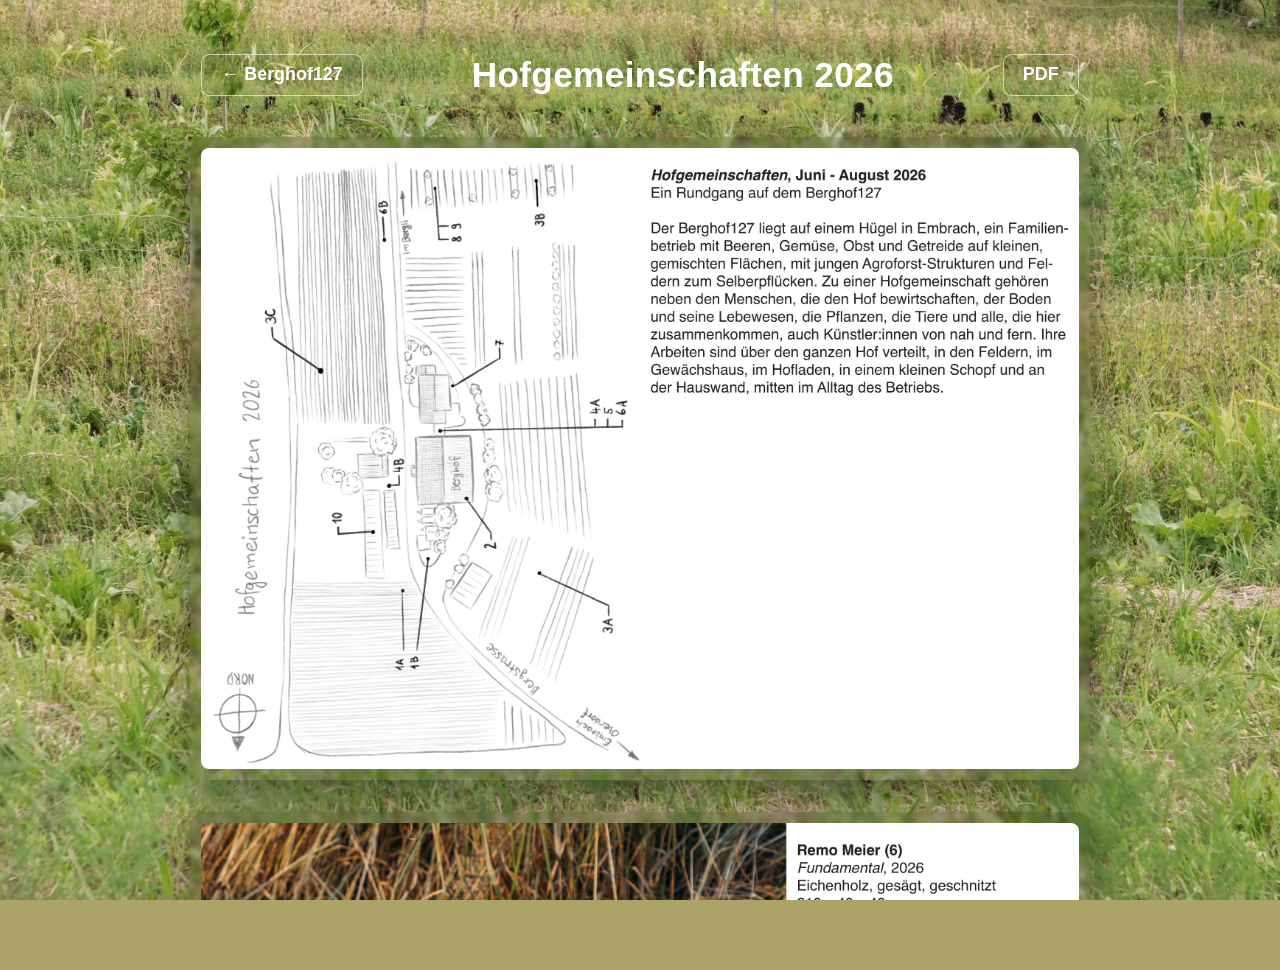
==== hofgemeinschaften-2026.html @ 9889ca7c "Ausstellungsarchiv auf eine Seite pro Ausstellung aufgeteilt Statt aller Jahrgaenge untereinander au" ====
<!doctype html>
<html lang="de">
<head>
  <meta charset="utf-8"/>
  <meta name="viewport" content="width=device-width, initial-scale=1, viewport-fit=cover"/>
  <title>Hofgemeinschaften 2026 – Berghof127</title>

  <meta name="description" content="Hofgemeinschaften, Juni – August 2026: Ausstellung auf dem Berghof127 in Embrach (ZH). Das vollständige Ausstellungsdossier, Seite für Seite, auch als PDF."/>
  <link rel="canonical" href="https://www.berghof127.com/hofgemeinschaften-2026.html"/>

  <meta property="og:type" content="article"/>
  <meta property="og:title" content="Hofgemeinschaften 2026 – Berghof127"/>
  <meta property="og:description" content="Ein Rundgang auf dem Berghof127 in Embrach – Ausstellung Juni bis August 2026."/>
  <meta property="og:url" content="https://www.berghof127.com/hofgemeinschaften-2026.html"/>
  <meta property="og:image" content="https://www.berghof127.com/dossier-2026/dossier1.jpg"/>
  <meta name="twitter:card" content="summary_large_image"/>

  <link rel="icon" type="image/png" href="favicon.png"/>
  <link rel="apple-touch-icon" href="apple-touch-icon.png"/>

  <link rel="stylesheet" href="style.css?v=24"/>
</head>

<body>

<div class="scroller">

<main>

  <section class="section portfolio" id="portfolio">

    <header class="portfolio-head frame">
      <a class="button" href="index.html">← Berghof127</a>
      <h2>Hofgemeinschaften 2026</h2>
      <a class="button" href="Hofgemeinschaften_Berghof127_2026.pdf" download>PDF</a>
    </header>

    <p class="sr-only">
      Hofgemeinschaften, Juni bis August 2026 – ein Rundgang auf dem Berghof127 in Embrach (ZH).
      Der Berghof127 liegt auf einem Hügel in Embrach, ein Familienbetrieb mit Beeren, Gemüse,
      Obst und Getreide auf kleinen, gemischten Flächen, mit jungen Agroforst-Strukturen und
      Feldern zum Selberpflücken. Zu einer Hofgemeinschaft gehören neben den Menschen, die den
      Hof bewirtschaften, der Boden und seine Lebewesen, die Pflanzen, die Tiere und alle, die
      hier zusammenkommen, auch Künstler:innen von nah und fern. Ihre Arbeiten sind über den
      ganzen Hof verteilt, in den Feldern, im Gewächshaus, im Hofladen, in einem kleinen Schopf
      und an der Hauswand, mitten im Alltag des Betriebs.
    </p>

    <div class="portfolio-pages" id="portfolioPages"
         data-folder="dossier-2026" data-pages="38" data-title="Hofgemeinschaften 2026"></div>

  </section>

</main>

<footer class="site-footer">
  © 2026 Berghof127 / Pascal Weidmann – Alle Rechte vorbehalten. Vervielfältigung oder Verwendung der Arbeiten nur mit ausdrücklicher Genehmigung.
</footer>

</div><!-- /.scroller -->

<script src="dossier.js?v=1"></script>

</body>
</html>
---- style.css ----
*,
*::before,
*::after { box-sizing: border-box; margin: 0; padding: 0; }

html, body {
  height: 100%;
  font-family: "Helvetica Neue", Helvetica, Arial, sans-serif;
  -webkit-font-smoothing: antialiased;
  color: #fff;
  scroll-behavior: smooth;
  /* Kein Gummiband-Effekt am oberen/unteren Rand: Dort würde beim Überziehen
     sonst der Seitenhintergrund statt des Bildes sichtbar (iOS 16+, Chrome) */
  overscroll-behavior: none;
}

/* EINE einzige Bildebene: das Foto ist der Hintergrund der Seite selbst.
   Nur diese Fläche zieht iOS bis unter Status- und Bedienleiste durch – ein
   Element im Seiteninhalt wird am Fensterrand abgeschnitten. Die Randzugabe
   sorgt dafür, dass das Bild wirklich unter beide Leisten reicht.

   Es bleibt beim Scrollen stehen, OHNE background-attachment: fixed (das setzt
   iOS nicht um und streckt das Bild unscharf über die ganze Seitenlänge):
   Das Dokument selbst scrollt gar nicht, es scrollt nur .scroller darin.
   Dadurch kann der Seitenhintergrund sich von sich aus nicht bewegen. */
html {
  overflow: hidden;
  /* Zugabe NUR nach oben. Die Bildfläche endet an der KLEINEN Fensterhöhe
     (100svh = Fenster mit eingeblendeter Bedienleiste), damit unterhalb der
     Leiste kein Bild mehr liegt – dort erscheint dann nur die Farbe. */
  height: calc(100vh + var(--rand));
  height: calc(100svh + var(--rand));
  /* Exakt die Bildfarbe direkt unterhalb der Statusleiste (aus dem Foto
     gemessen). Safari faerbt die Statusleiste mit dieser Farbe – so faellt
     der Uebergang zum Bild nicht auf. Kein theme-color setzen: das wuerde
     auch die untere Leiste wieder deckend machen, wo jetzt das Bild steht. */
  background-color: #aba368;
  background-image: url("hintergrundbild.jpg");
  background-position: center calc(-1 * var(--rand));
  background-size: cover;
  background-repeat: no-repeat;
}

/* body ohne eigenen Hintergrund, sonst würde er das Bild überdecken */
body {
  overflow: hidden;
}

/* Weicher Übergang von der Statusleiste ins Foto.
   iOS füllt die Statusleiste nur mit der background-color (nachgemessen: ein
   background-image wird dort nie gezeichnet, auch nicht mit Randzugabe). Der
   Verlauf beginnt am Rand in genau dieser Farbe und läuft ins Bild aus, damit
   dazwischen keine Kante sichtbar ist – oben wie unten.

   Beide liegen ÜBER dem Inhalt (z-index: 5) und sind am Rand deckend: So löst
   sich der Inhalt schon im Verlauf auf statt erst an der Kante, und Safari
   "sieht" unter seiner Bedienleiste nur Farbe. Die deckende Fläche ist unten
   exakt so hoch wie die Bedienleiste selbst (100lvh - 100svh), damit der
   Verlauf nicht unnötig weit ins sichtbare Foto hineinreicht.

   Nur auf Touchgeräten: Am Rechner gibt es keine Statusleiste, dort wäre der
   Verlauf bloss ein Schleier ohne Zweck. */
@media (hover: none) and (pointer: coarse) {
  body::before {
    content: "";
    position: fixed;
    top: 0;
    left: 0;
    right: 0;
    height: 100px;
    background: linear-gradient(
      to bottom,
      rgb(171,163,104) 0,
      rgb(171,163,104) 18%,
      rgba(171,163,104,.55) 55%,
      rgba(171,163,104,0) 100%
    );
    pointer-events: none;
    z-index: 5;
  }

  /* Unterer Rand: Dieser Verlauf liegt ÜBER dem Inhalt und ist ganz unten
     deckend. Dadurch "sieht" Safari dort nur die Hintergrundfarbe und die
     Bedienleiste erscheint flächig wie die Statusleiste oben, statt einen
     verschwommenen Bildausschnitt zu zeigen. Gleichzeitig tauchen die
     Portfolio-Seiten weich daraus auf, statt an einer harten Kante zu enden. */
  body::after {
    content: "";
    position: fixed;
    bottom: 0;
    left: 0;
    right: 0;
    /* Nur ein schmaler Übergang direkt an der Fensterkante: Der Bereich unter
       der Bedienleiste gehört nicht zur Seite und trägt ohnehin schon die
       Hintergrundfarbe. Eine deckende Fläche wäre dort wirkungslos und würde
       nur unnötig Bild verdecken. */
    height: 48px;
    background: linear-gradient(
      to top,
      rgb(171,163,104) 0,
      rgb(171,163,104) 8%,
      rgba(171,163,104,.35) 45%,
      rgba(171,163,104,0) 100%
    );
    pointer-events: none;
    z-index: 5;
  }

}

/* Der eigentliche Scroll-Container – genau fenstergross */
.scroller {
  position: fixed;
  top: 0;
  left: 0;
  right: 0;
  bottom: 0;
  overflow-y: auto;
  overflow-x: hidden;
  scroll-behavior: smooth;
  overscroll-behavior: none;
}

:root {
  --maxw: 900px;
  /* Randzugabe über und unter dem Fenster, damit das Bild bis unter Status-
     und Bedienleiste reicht. Preis dafür: das Bild ist minim stärker
     angeschnitten. */
  --rand: 70px;
}

.section {
  min-height: 100svh;
  display: flex;
  justify-content: center;
  align-items: center;
  /* Inhalt bleibt frei von Notch / Home-Indicator, Bild läuft darunter durch */
  padding:
    max(8vh, env(safe-area-inset-top, 0px))
    max(6vw, env(safe-area-inset-right, 0px))
    max(8vh, env(safe-area-inset-bottom, 0px))
    max(6vw, env(safe-area-inset-left, 0px));
}

.frame {
  width: 100%;
  max-width: var(--maxw);
  margin: 0 auto;
  text-align: center;
}

#home .frame {
  margin-top: -15vh;
}

h1 {
  font-weight: 500;
  letter-spacing: .018em;
  font-size: clamp(2.6rem, 9vw, 5.6rem);
  line-height: 1.2;
  margin-bottom: 2.8rem;
}

.links {
  display: flex;
  justify-content: center;
  gap: 1.7rem;
  margin-bottom: 2.8rem;
}

.links a {
  color: #fff;
  text-decoration: none;
  font-weight: 600;
  font-size: clamp(1.1rem, 2vw, 1.28rem);
  border-bottom: 1px solid rgba(255,255,255,.5);
  padding-bottom: 2px;
  transition: .2s;
}

.links a:hover {
  opacity: .9;
  border-color: #fff;
}

.cta-down {
  display: flex;
  flex-wrap: wrap;
  justify-content: center;
  gap: 1rem;
}

.button {
  display: inline-flex;
  gap: .45rem;
  padding: .58rem 1.2rem;
  border-radius: .55rem;
  border: 1px solid rgba(255,255,255,.6);
  background: rgba(0,0,0,.05);
  color: #fff;
  font-weight: 600;
  text-decoration: none;
  font-size: clamp(1rem, 1.8vw, 1.12rem);
  transition: border-color .2s ease;
}

/* Die Ausstellungen sind der einzige Weg von der Startseite weiter – ihre
   Knöpfe dürfen grösser sein als der PDF- und der Zurück-Knopf. Die höhere
   Spezifität setzt sich auch gegen die Handy-Regel weiter unten durch. */
.cta-down .button {
  padding: .72rem 1.5rem;
  font-size: clamp(1.1rem, 2.2vw, 1.25rem);
}

.portfolio {
  padding:
    6vh
    max(4vw, env(safe-area-inset-right, 0px))
    max(10vh, env(safe-area-inset-bottom, 0px))
    max(4vw, env(safe-area-inset-left, 0px));
  display: block;
}

/* Zurueck-Link | Ausstellungstitel | PDF-Knopf. Der Innenabstand sitzt an der
   Zeile selbst, damit alle drei denselben Rand haben wie die Dossier-Seiten. */
.portfolio-head {
  max-width: var(--maxw);
  margin: 0 auto 2.6rem;
  padding: 0 .7rem;
  display: flex;
  align-items: center;
  justify-content: space-between;
  flex-wrap: wrap;
  gap: .9rem 1rem;
}

.portfolio-head h2 {
  font-size: clamp(1.6rem, 3vw, 2.2rem);
  font-weight: 600;
  letter-spacing: .01em;
}

.portfolio-pages {
  max-width: var(--maxw);
  margin: 0 auto;
  display: flex;
  flex-direction: column;
  gap: 2rem;
}

.portfolio-page {
  background: rgba(0,0,0,.18);
  -webkit-backdrop-filter: blur(2px);
  backdrop-filter: blur(2px);
  padding: .7rem;
  border-radius: .85rem;
  box-shadow: 0 14px 40px rgba(0,0,0,.45);
}

.portfolio-page img {
  width: 100%;
  display: block;
  border-radius: .5rem;
  background: #fff;
  aspect-ratio: 2382 / 1684; /* Seitenverhältnis der PDF-Seiten – verhindert Springen beim Laden */
}

/* Nur für Screenreader/Suchmaschinen – visuell unsichtbar */
.sr-only {
  position: absolute;
  width: 1px;
  height: 1px;
  padding: 0;
  margin: -1px;
  overflow: hidden;
  clip-path: inset(50%);
  white-space: nowrap;
  border: 0;
}

.site-footer {
  text-align: center;
  font-size: .85rem;
  opacity: .7;
  padding:
    0
    max(6vw, env(safe-area-inset-right, 0px))
    max(4vh, env(safe-area-inset-bottom, 0px))
    max(6vw, env(safe-area-inset-left, 0px));
}

@media (max-width: 900px) {
  h1 {
    font-size: clamp(2rem, 10vw, 3.5rem);
    margin-bottom: 2.2rem;
  }

  .links {
    gap: 1.2rem;
    margin-bottom: 2.2rem;
  }

  #home .frame {
    margin-top: -5vh;
  }
}

@media (max-width: 600px) {
  h1 {
    font-size: clamp(1.8rem, 12vw, 3rem);
    line-height: 1.15;
  }

  .links a {
    font-size: 1rem;
  }

  .button {
    padding: .5rem 1rem;
    font-size: 1rem;
  }

  .section {
    padding:
      max(6vh, env(safe-area-inset-top, 0px))
      max(5vw, env(safe-area-inset-right, 0px))
      max(6vh, env(safe-area-inset-bottom, 0px))
      max(5vw, env(safe-area-inset-left, 0px));
  }

  /* Titelblock (Titel bis Ausstellungs-Knöpfe) höher setzen */
  #home .frame {
    margin-top: 1vh;
  }

  /* Zu dritt wird die Kopfzeile zu eng: Titel auf eine eigene Zeile darüber,
     darunter Zurück und PDF an den beiden Rändern. */
  .portfolio-head h2 {
    order: -1;
    width: 100%;
    text-align: center;
  }
}

/* Pascal Weidmann – Mobile Kurzform */
.pw-short {
  display: none;
}

@media (max-width: 600px) {
  .pw-full {
    display: none;
  }
  .pw-short {
    display: inline;
  }

  .links {
    flex-wrap: nowrap;
  }

  .links a {
    white-space: nowrap;
  }
}

/* Unterstützt durch – fix am unteren Rand der Startseite */
#home {
  position: relative;
}

.supporter-fixed {
  position: absolute;
  bottom: max(3vh, calc(env(safe-area-inset-bottom, 0px) + .5rem));
  left: 50%;
  transform: translateX(-50%);
  display: flex;
  flex-direction: column;
  align-items: center;
  gap: 0.4rem;
  pointer-events: none;
}

.supporter-label {
  font-size: clamp(0.8rem, 1.4vw, 0.8rem);
  font-weight: 600;
  letter-spacing: 0.02em;
  opacity: 0.85;
}

.supporter-fixed img {
  width: clamp(66px, 16vw, 96px);
  height: auto;
}

/* Muss nach den Grundregeln oben stehen, sonst überschreiben diese die Werte
   wieder (gleiche Spezifität – die spätere Regel gewinnt).
   Beides muss oberhalb des 120px hohen Verlaufs am unteren Rand liegen,
   sonst verschwindet es in dessen deckendem Teil. */
@media (hover: none) and (pointer: coarse) {
  /* So tief wie möglich, ohne in den Verlauf zu geraten (dort würde es
     verblassen). Der Verlauf ist dafür auf 48px verschmälert. */
  .supporter-fixed {
    bottom: max(7vh, calc(env(safe-area-inset-bottom, 0px) + 1.5rem));
  }

  .site-footer {
    padding-bottom: max(10vh, calc(env(safe-area-inset-bottom, 0px) + 3.5rem));
  }
}
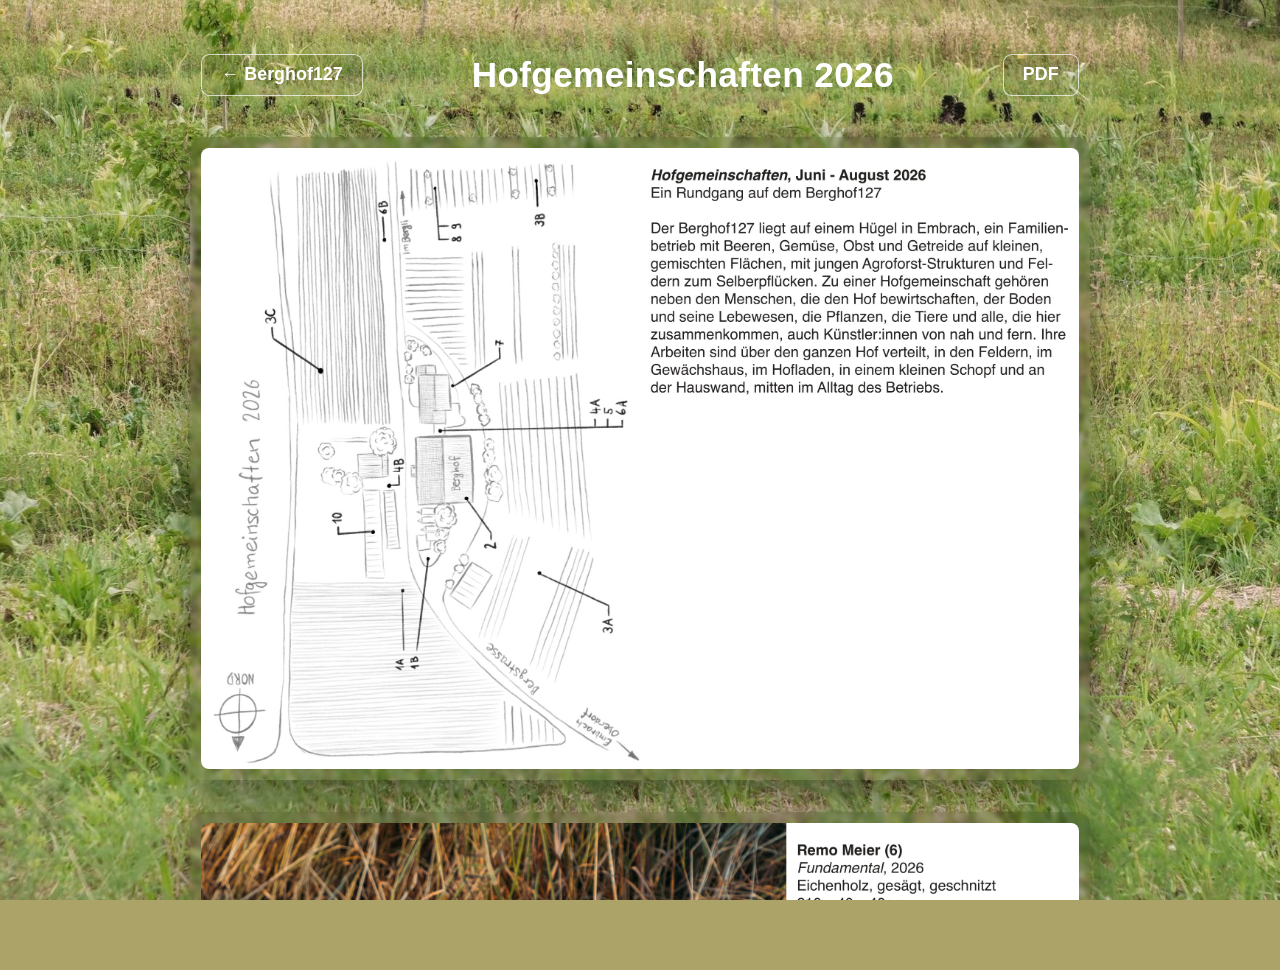
==== commit bfc7d56b: "Startseite: Post-Logo als Partnerin, neue Mailadresse, Feinschliff - Mailadresse auf info@berghof127" ====
--- a/hofgemeinschaften-2026.html
+++ b/hofgemeinschaften-2026.html
@@ -18,7 +18,7 @@
   <link rel="icon" type="image/png" href="favicon.png"/>
   <link rel="apple-touch-icon" href="apple-touch-icon.png"/>
 
-  <link rel="stylesheet" href="style.css?v=24"/>
+  <link rel="stylesheet" href="style.css?v=34"/>
 </head>
 
 <body>
--- a/style.css
+++ b/style.css
@@ -182,19 +182,32 @@
   border-color: #fff;
 }
 
+/* Beide Ausstellungen bekommen gleich breite Knoepfe, egal wie lang ihr Titel
+   ist: In einem Raster aus 1fr-Spalten wird jede Spalte so breit wie der
+   laengste Knopf. Das stellt sich bei einer neuen Ausstellung von selbst ein.
+   inline-grid, damit der Block schmal bleibt und von .frame zentriert wird. */
 .cta-down {
-  display: flex;
-  flex-wrap: wrap;
-  justify-content: center;
+  display: inline-grid;
+  grid-auto-flow: column;
+  grid-auto-columns: 1fr;
   gap: 1rem;
+}
+
+/* Nebeneinander wird es auf schmalen Fenstern zu breit - dann untereinander,
+   weiterhin beide gleich breit (eine Spalte, so breit wie der laengste). */
+@media (max-width: 640px) {
+  .cta-down {
+    grid-auto-flow: row;
+  }
 }
 
 .button {
   display: inline-flex;
+  justify-content: center;
   gap: .45rem;
   padding: .58rem 1.2rem;
   border-radius: .55rem;
-  border: 1px solid rgba(255,255,255,.6);
+  border: 1.25px solid rgba(255,255,255,.7);
   background: rgba(0,0,0,.05);
   color: #fff;
   font-weight: 600;
@@ -368,28 +381,84 @@
   position: relative;
 }
 
+/* Die Logos stehen nebeneinander, das Paar als Ganzes zentriert. */
 .supporter-fixed {
   position: absolute;
   bottom: max(3vh, calc(env(safe-area-inset-bottom, 0px) + .5rem));
-  left: 50%;
-  transform: translateX(-50%);
+  /* Ueber die ganze Breite statt left:50% mit Verschiebung: Sonst steht nur
+     die halbe Fensterbreite zur Verfuegung und die beiden Logos rutschen auf
+     dem Handy untereinander. */
+  left: 0;
+  right: 0;
+  /* Zwei gleich breite Haelften mit der Luecke dazwischen: Dadurch liegt der
+     Zwischenraum zwischen den Logos auf der Mittelachse, wie der zwischen den
+     Ausstellungs-Knoepfen. Die Logos ruecken von beiden Seiten an ihn heran. */
+  display: grid;
+  grid-template-columns: 1fr 1fr;
+  align-items: end;
+  column-gap: clamp(1.8rem, 4vw, 2rem);
+  padding: 0 4vw;
+  pointer-events: none;
+}
+
+/* Je eine Spalte aus Beschriftung und Logo. Die Spalte ist genau so breit wie
+   ihr Logo - die Beschriftung haengt darueber, ohne die Breite zu bestimmen.
+   Sonst waere die Gemeinde-Spalte so breit wie ihr laengeres Wort, und der
+   Zwischenraum zwischen den Logos laege nicht mehr auf der Mittelachse. */
+.supporter {
+  position: relative;
+  justify-self: start;
   display: flex;
   flex-direction: column;
   align-items: center;
-  gap: 0.4rem;
-  pointer-events: none;
 }
 
 .supporter-label {
+  position: absolute;
+  bottom: 100%;
+  left: 50%;
+  transform: translateX(-50%);
+  margin-bottom: 0.4rem;
+  white-space: nowrap;
   font-size: clamp(0.8rem, 1.4vw, 0.8rem);
   font-weight: 600;
   letter-spacing: 0.02em;
   opacity: 0.85;
 }
 
-.supporter-fixed img {
-  width: clamp(66px, 16vw, 96px);
-  height: auto;
+/* Ueber die Hoehe skaliert statt ueber die Breite: Die beiden Logos haben
+   verschiedene Seitenverhaeltnisse und stuenden sonst nicht auf einer Linie. */
+.supporter img {
+  height: clamp(46px, 13vw, 74px);
+  width: auto;
+}
+
+.supporter:first-child {
+  justify-self: end;
+}
+
+/* Das Post-Logo ist ein breiter Schriftzug: Seine zwei Textzeilen machen nur
+   18% der Bildhoehe aus und waeren auf gleicher Hoehe wie das kompakte
+   Gemeinde-Signet nicht mehr zu lesen. Darum deutlich groesser.
+
+   Der negative Aussenabstand nimmt dem Logo die Mehrhoehe wieder weg: Fuer das
+   Layout zaehlt es so hoch wie das Gemeinde-Logo, waechst aber nach oben und
+   unten gleichmaessig darueber hinaus. Dadurch liegen die Mitten der beiden
+   Logos auf einer Linie, und die Beschriftungen bleiben dort, wo sie beim
+   Gemeinde-Logo allein auch waeren. Der Ueberstand faellt in den Schutzraum
+   des Logos (oben und unten je rund ein Viertel der Bildhoehe ist leer). */
+.supporter:last-child img {
+  height: clamp(74px, 21vw, 120px);
+  margin-block: calc((clamp(46px, 13vw, 74px) - clamp(74px, 21vw, 120px)) / 2);
+
+  /* Links und rechts sind in der Datei je 15.7% der Breite durchsichtig
+     (gemessen: sichtbar sind 809 von 1181 Pixeln). Fuer das Layout zaehlt
+     deshalb ein zu breiter Kasten, und der Zwischenraum zur Nachbarspalte
+     saehe groesser aus, als er wirkt. Der negative Abstand schneidet genau
+     diesen leeren Rand weg - 15.7% der Breite sind 28.62% der Hoehe. Das
+     Bild selbst bleibt unveraendert, nur sein Platzbedarf stimmt jetzt mit
+     dem ueberein, was man sieht. */
+  margin-inline: calc(-0.2862 * clamp(74px, 21vw, 120px));
 }
 
 /* Muss nach den Grundregeln oben stehen, sonst überschreiben diese die Werte
@@ -406,4 +475,23 @@
   .site-footer {
     padding-bottom: max(10vh, calc(env(safe-area-inset-bottom, 0px) + 3.5rem));
   }
-}
+
+  /* Der Verlauf am oberen Rand ist 100px hoch und oben deckend. Der
+     Ausstellungstitel muss darunter beginnen, sonst verblasst er darin,
+     bevor man ihn gelesen hat. 110px lassen etwas Luft. */
+  .portfolio {
+    padding-top: max(13vh, 110px);
+  }
+}
+
+/* Muss nach .supporter-fixed stehen: Bei gleicher Spezifitaet gewinnt die
+   spaetere Regel, auch gegen eine Media Query weiter oben.
+
+   Auf dem Handy sind die Beschriftungen breiter als die Logos, ueber denen sie
+   stehen ("unterstuetzt durch:" ist 105px breit, das Signet darunter 63px).
+   Bei engem Zwischenraum ueberlappen sie sich darum - hier mehr Luft. */
+@media (max-width: 600px) {
+  .supporter-fixed {
+    column-gap: 3rem;
+  }
+}
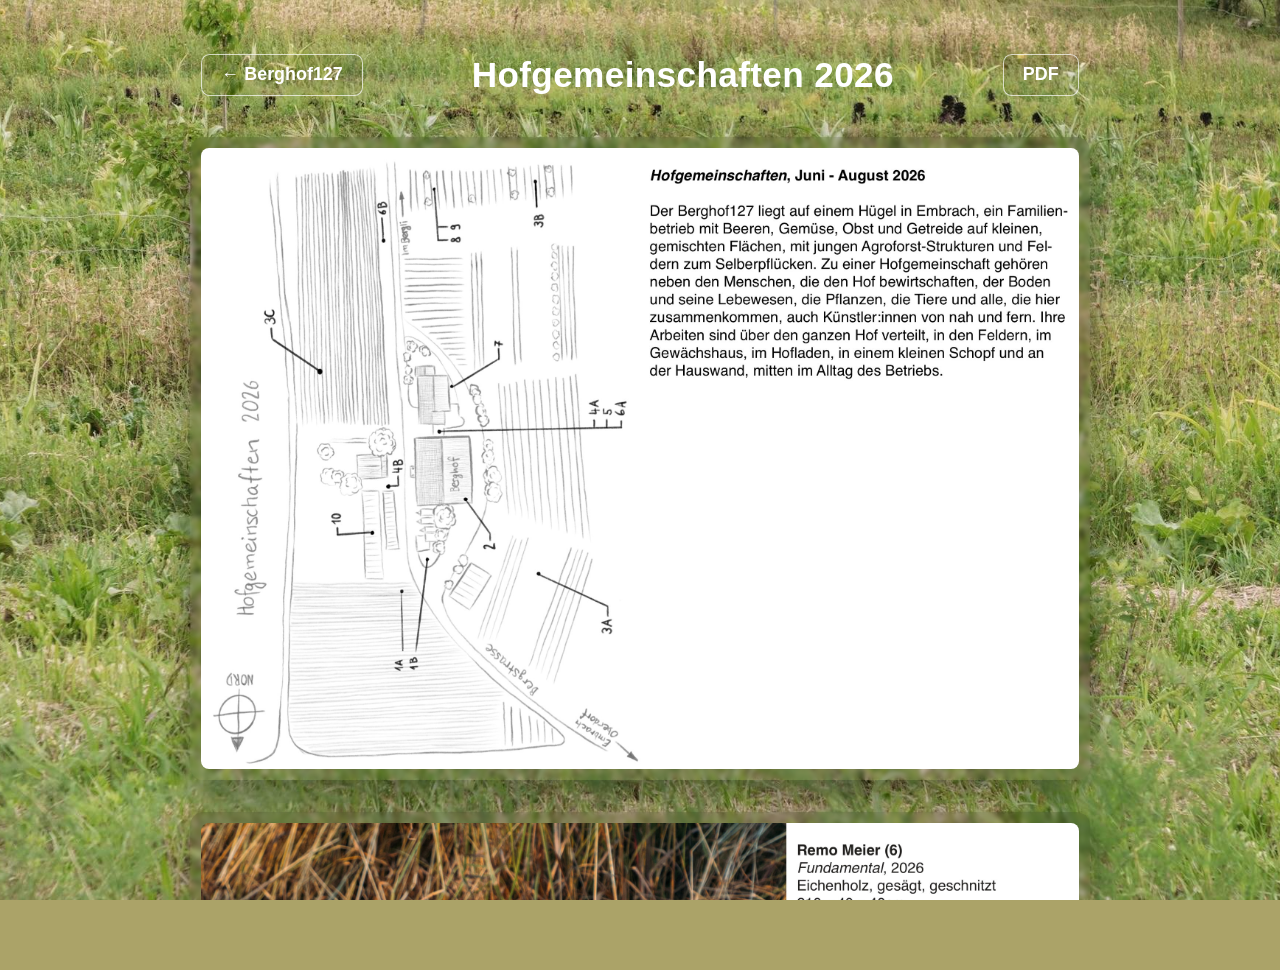
==== commit 0fb29802: "Hofgemeinschaften 2026: "Rundgang" auch im Seitentext gestrichen Auf Seite 1 des Dossiers ist die Ze" ====
--- a/hofgemeinschaften-2026.html
+++ b/hofgemeinschaften-2026.html
@@ -10,10 +10,61 @@
 
   <meta property="og:type" content="article"/>
   <meta property="og:title" content="Hofgemeinschaften 2026 – Berghof127"/>
-  <meta property="og:description" content="Ein Rundgang auf dem Berghof127 in Embrach – Ausstellung Juni bis August 2026."/>
+  <meta property="og:description" content="Ausstellung auf dem Berghof127 in Embrach – Juni bis August 2026."/>
   <meta property="og:url" content="https://www.berghof127.com/hofgemeinschaften-2026.html"/>
   <meta property="og:image" content="https://www.berghof127.com/dossier-2026/dossier1.jpg"/>
   <meta name="twitter:card" content="summary_large_image"/>
+
+  <script type="application/ld+json">
+  {
+    "@context": "https://schema.org",
+    "@type": "ExhibitionEvent",
+    "name": "Hofgemeinschaften",
+    "startDate": "2026-06-27",
+    "endDate": "2026-08-15",
+    "eventStatus": "https://schema.org/EventScheduled",
+    "eventAttendanceMode": "https://schema.org/OfflineEventAttendanceMode",
+    "isAccessibleForFree": true,
+    "url": "https://www.berghof127.com/hofgemeinschaften-2026.html",
+    "image": "https://www.berghof127.com/dossier-2026/dossier1.jpg",
+    "description": "Zweite Ausstellung auf dem Berghof127 in Embrach: zehn ortsspezifische Arbeiten von acht Künstler:innen, verteilt über Felder, Gewächshaus, Hofladen, Schopf und Hauswand.",
+    "location": {
+      "@type": "Place",
+      "name": "Berghof127",
+      "address": {
+        "@type": "PostalAddress",
+        "streetAddress": "Bergstrasse 127",
+        "postalCode": "8424",
+        "addressLocality": "Embrach",
+        "addressRegion": "ZH",
+        "addressCountry": "CH"
+      }
+    },
+    "organizer": { "@type": "Person", "name": "Pascal Weidmann" },
+    "performer": [
+      { "@type": "Person", "name": "Tatsuki Browne" },
+      { "@type": "Person", "name": "Lea Gross" },
+      { "@type": "Person", "name": "Denise Maud" },
+      { "@type": "Person", "name": "Alice McCabe" },
+      { "@type": "Person", "name": "Remo Meier" },
+      { "@type": "Person", "name": "Francisca Patrocínio" },
+      { "@type": "Person", "name": "Andrea Sommer" },
+      { "@type": "Person", "name": "Michael Tulio" }
+    ],
+    "workFeatured": [
+      { "@type": "VisualArtwork", "name": "Beyond Reaping", "dateCreated": "2026", "creator": { "@type": "Person", "name": "Tatsuki Browne" }, "artMedium": "Zwei gleich grosse Flächen und alles, was sich darin befindet" },
+      { "@type": "VisualArtwork", "name": "Substance", "dateCreated": "2026", "creator": { "@type": "Person", "name": "Denise Maud" }, "artMedium": "Digitaler C-Print auf Alu-Dibond" },
+      { "@type": "VisualArtwork", "name": "What the Field Yields", "dateCreated": "2026", "creator": { "@type": "Person", "name": "Francisca Patrocínio" }, "artMedium": "Installation und Pflanzenfärbe-Workshop; Einmachgläser, Wasser, Stoff und am Berghof gesammelte Pflanzen" },
+      { "@type": "VisualArtwork", "name": "Plantaginaceae", "dateCreated": "2026", "creator": { "@type": "Person", "name": "Lea Gross" }, "artMedium": "Spitzwegerich und Breitwegerich, geknüpft" },
+      { "@type": "VisualArtwork", "name": "Eindämmen", "dateCreated": "2026", "creator": { "@type": "Person", "name": "Andrea Sommer" }, "artMedium": "Magermilchpulver, Löschkalk, Zink, Mangan, Leinöl, Gips, Marmormehl, Holzleim, Bleistift auf Leinwand" },
+      { "@type": "VisualArtwork", "name": "Fundamental", "dateCreated": "2026", "creator": { "@type": "Person", "name": "Remo Meier" }, "artMedium": "Eichenholz, gesägt, geschnitzt" },
+      { "@type": "VisualArtwork", "name": "To the Meadow Cranesbill (Wiesen-Storchschnabel)", "dateCreated": "2026", "creator": { "@type": "Person", "name": "Francisca Patrocínio" }, "artMedium": "Acrylfarbe auf Hauswand" },
+      { "@type": "VisualArtwork", "name": "Veganer Sonntagszopf", "dateCreated": "2025", "creator": { "@type": "Person", "name": "Michael Tulio" }, "artMedium": "Keramik" },
+      { "@type": "VisualArtwork", "name": "Sockel", "dateCreated": "2025", "creator": { "@type": "Person", "name": "Michael Tulio" }, "artMedium": "Keramik" },
+      { "@type": "VisualArtwork", "name": "Floral Fans", "dateCreated": "2026", "creator": { "@type": "Person", "name": "Alice McCabe" }, "artMedium": "Draht und vor Ort gefundene Naturmaterialien" }
+    ]
+  }
+  </script>
 
   <link rel="icon" type="image/png" href="favicon.png"/>
   <link rel="apple-touch-icon" href="apple-touch-icon.png"/>
@@ -36,7 +87,7 @@
     </header>
 
     <p class="sr-only">
-      Hofgemeinschaften, Juni bis August 2026 – ein Rundgang auf dem Berghof127 in Embrach (ZH).
+      Hofgemeinschaften, Juni bis August 2026 auf dem Berghof127 in Embrach (ZH).
       Der Berghof127 liegt auf einem Hügel in Embrach, ein Familienbetrieb mit Beeren, Gemüse,
       Obst und Getreide auf kleinen, gemischten Flächen, mit jungen Agroforst-Strukturen und
       Feldern zum Selberpflücken. Zu einer Hofgemeinschaft gehören neben den Menschen, die den
@@ -59,7 +110,62 @@
 
 </div><!-- /.scroller -->
 
-<script src="dossier.js?v=1"></script>
+<!-- Seitenzahl -> Werkangabe. Wird von dossier.js als alt-Text gesetzt, weil die
+     Angaben im Dossier selbst nur als Bild vorliegen. -->
+<script type="application/json" id="werkangaben">
+{
+  "1":  "Gezeichneter Hofplan der Ausstellung Hofgemeinschaften 2026 auf dem Berghof127 in Embrach, mit nummerierten Standorten der zehn Arbeiten, daneben der Einleitungstext.",
+
+  "2":  "Remo Meier, Fundamental, 2026. Eichenholz, gesägt, geschnitzt, 210 x 40 x 40 cm. Sitzbank mit einem überlebensgrossen geschnitzten Regenwurm.",
+  "3":  "Remo Meier, Fundamental, 2026 – weitere Ansicht.",
+  "4":  "Remo Meier, Fundamental, 2026 – weitere Ansicht.",
+  "5":  "Remo Meier, Fundamental, 2026 – weitere Ansicht.",
+  "6":  "Remo Meier, Fundamental, 2026 – weitere Ansicht.",
+
+  "7":  "Andrea Sommer, Eindämmen, 2026. Magermilchpulver, Löschkalk, Zink, Mangan, Leinöl, Gips, Marmormehl, Holzleim, Bleistift auf Leinwand, 8 x 50 x 50 cm.",
+  "8":  "Andrea Sommer, Eindämmen, 2026 – weitere Ansicht.",
+  "9":  "Andrea Sommer, Eindämmen, 2026 – weitere Ansicht.",
+  "10": "Andrea Sommer, Eindämmen, 2026 – weitere Ansicht.",
+
+  "11": "Lea Gross, Plantaginaceae, 2026. Spitzwegerich (Plantago lanceolata) und Breitwegerich (Plantago major), geknüpft, 5 x 40 x 60 x 2 cm. Matten und Fussabtreter aus Wegerich.",
+  "12": "Lea Gross, Plantaginaceae, 2026 – weitere Ansicht.",
+  "13": "Lea Gross, Plantaginaceae, 2026 – weitere Ansicht.",
+  "14": "Lea Gross, Plantaginaceae, 2026 – weitere Ansicht.",
+
+  "15": "Francisca Patrocínio, To the Meadow Cranesbill (Wiesen-Storchschnabel), 2026. Acrylfarbe (Chromoxidgrün und Purpurrot) auf Hauswand, 230 x 160 cm. Wandmalerei an der Aussenwand des Bauernhauses.",
+  "16": "Francisca Patrocínio, To the Meadow Cranesbill, 2026 – weitere Ansicht.",
+  "17": "Francisca Patrocínio, To the Meadow Cranesbill, 2026 – weitere Ansicht.",
+
+  "18": "Alice McCabe, Floral Fans, 2026. Draht und vor Ort gefundene Naturmaterialien, 295 x 215 x 45 cm und 175 x 135 x 25 cm. Zwei hängende Pflanzenfächer im Gewächshaus.",
+  "19": "Alice McCabe, Floral Fans, 2026 – weitere Ansicht.",
+  "20": "Alice McCabe, Floral Fans, 2026 – weitere Ansicht.",
+  "21": "Alice McCabe, Floral Fans, 2026 – weitere Ansicht.",
+  "22": "Alice McCabe, Floral Fans, 2026 – weitere Ansicht.",
+
+  "23": "Tatsuki Browne, Beyond Reaping, 2026. Zwei gleich grosse Flächen und alles, was sich darin befindet, 2 x 2 x 3 m. Ein Stück Weizenfeld und ein Stück Wiese wurden vertauscht.",
+  "24": "Tatsuki Browne, Beyond Reaping, 2026 – weitere Ansicht.",
+  "25": "Tatsuki Browne, Beyond Reaping, 2026 – weitere Ansicht.",
+
+  "26": "Denise Maud, Substance, 2026. Digitaler C-Print auf Alu-Dibond, 3 x 30 x 40 cm. Am Flughafen Zürich durchleuchtete Beeren und Blumen.",
+  "27": "Denise Maud, Substance, 2026 – weitere Ansicht.",
+  "28": "Denise Maud, Substance, 2026 – weitere Ansicht.",
+
+  "29": "Michael Tulio, Veganer Sonntagszopf und Sockel, beide 2025. Porzellan, 15 x 15 x 30 cm und 40 x 40 x 100 cm. In Scheiben geschnittener Zopf aus weissem Porzellan.",
+  "30": "Michael Tulio, Veganer Sonntagszopf und Sockel, 2025 – weitere Ansicht.",
+  "31": "Michael Tulio, Veganer Sonntagszopf und Sockel, 2025 – weitere Ansicht.",
+
+  "32": "Francisca Patrocínio, What the Field Yields, 2026. Installation und Pflanzenfärbe-Workshop; Einmachgläser, Wasser, Stoff und am Berghof gesammelte Pflanzen, Dimensionen variabel.",
+  "33": "Francisca Patrocínio, What the Field Yields, 2026 – weitere Ansicht.",
+  "34": "Francisca Patrocínio, What the Field Yields, 2026 – weitere Ansicht.",
+  "35": "Francisca Patrocínio, What the Field Yields, 2026 – weitere Ansicht.",
+  "36": "Francisca Patrocínio, What the Field Yields, 2026 – weitere Ansicht.",
+  "37": "Francisca Patrocínio, What the Field Yields, 2026 – weitere Ansicht.",
+
+  "38": "Schlusstext der Ausstellung Hofgemeinschaften 2026: Dank an die Beteiligten, Jury Alisha Dutt Islam, Jana Eberhardt und Iouri Podladtchikov, Text und Kuration Pascal Weidmann."
+}
+</script>
+
+<script src="dossier.js?v=2"></script>
 
 </body>
 </html>
